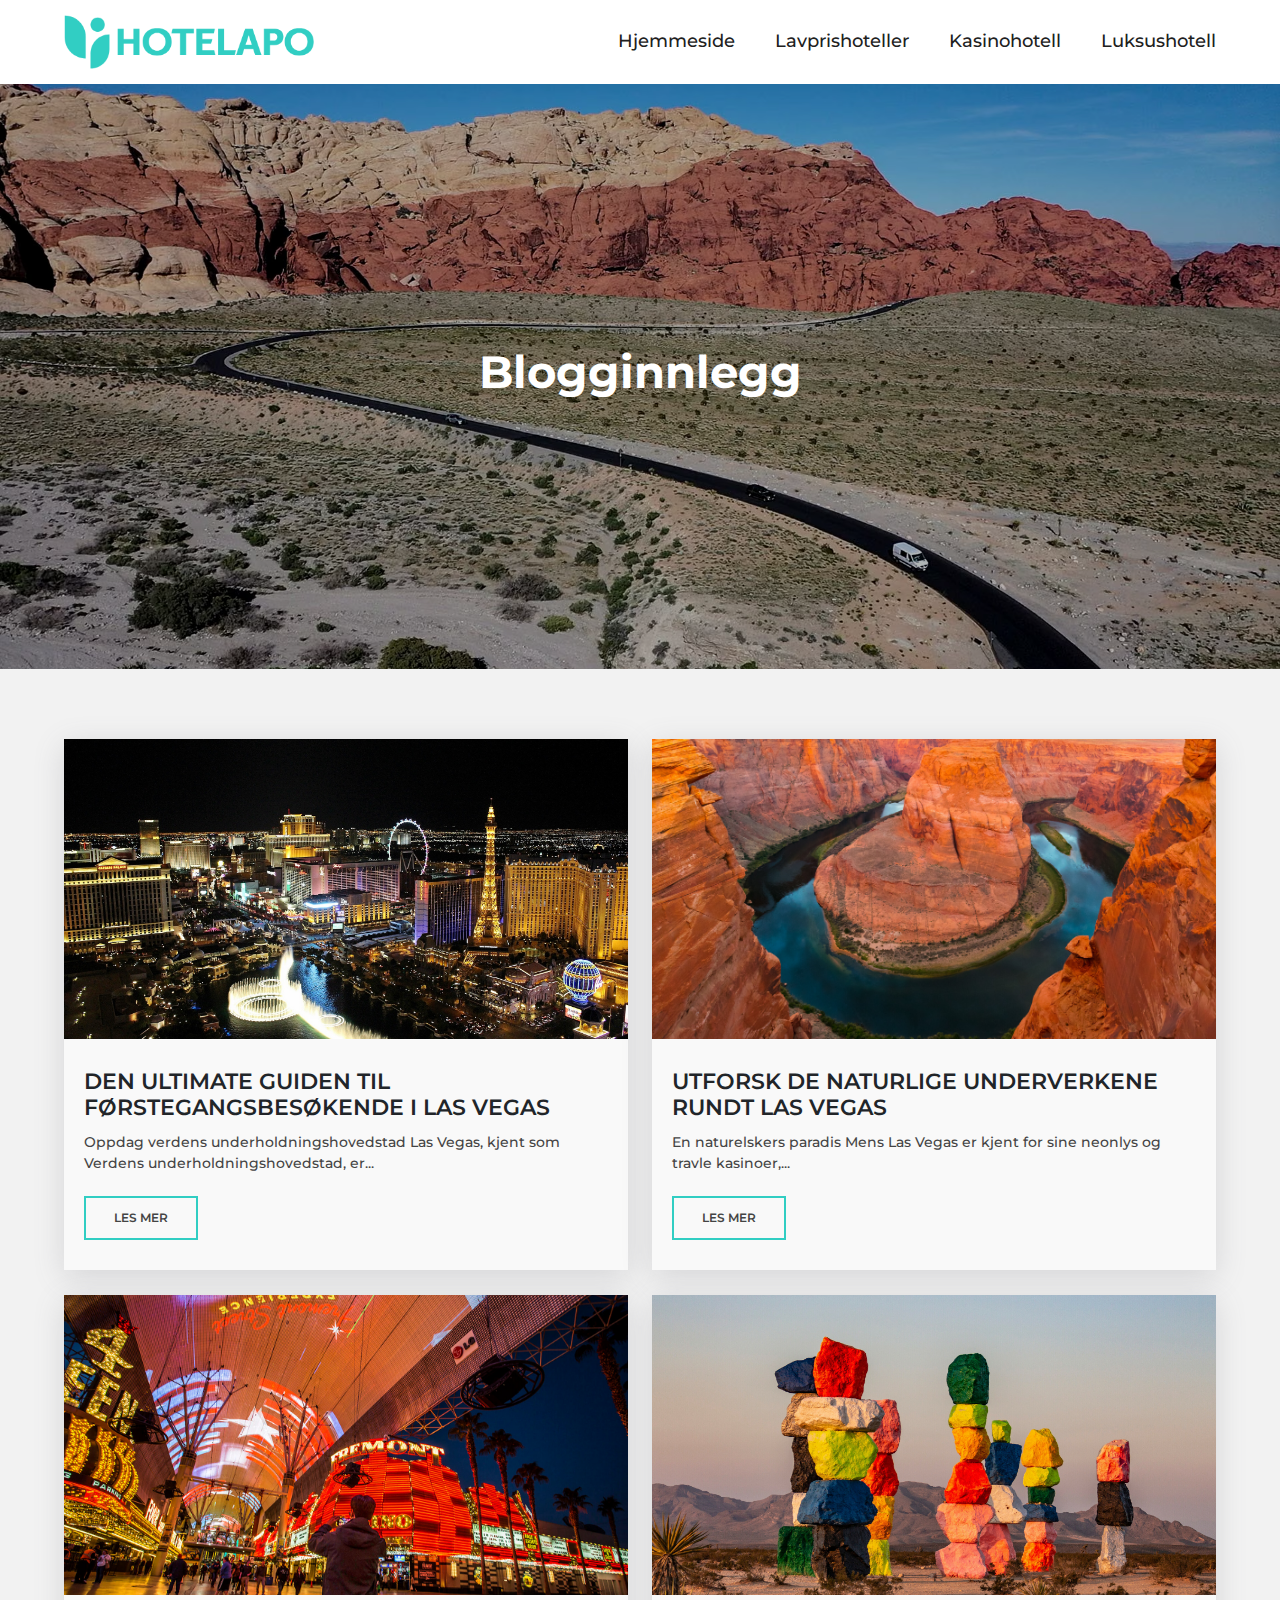
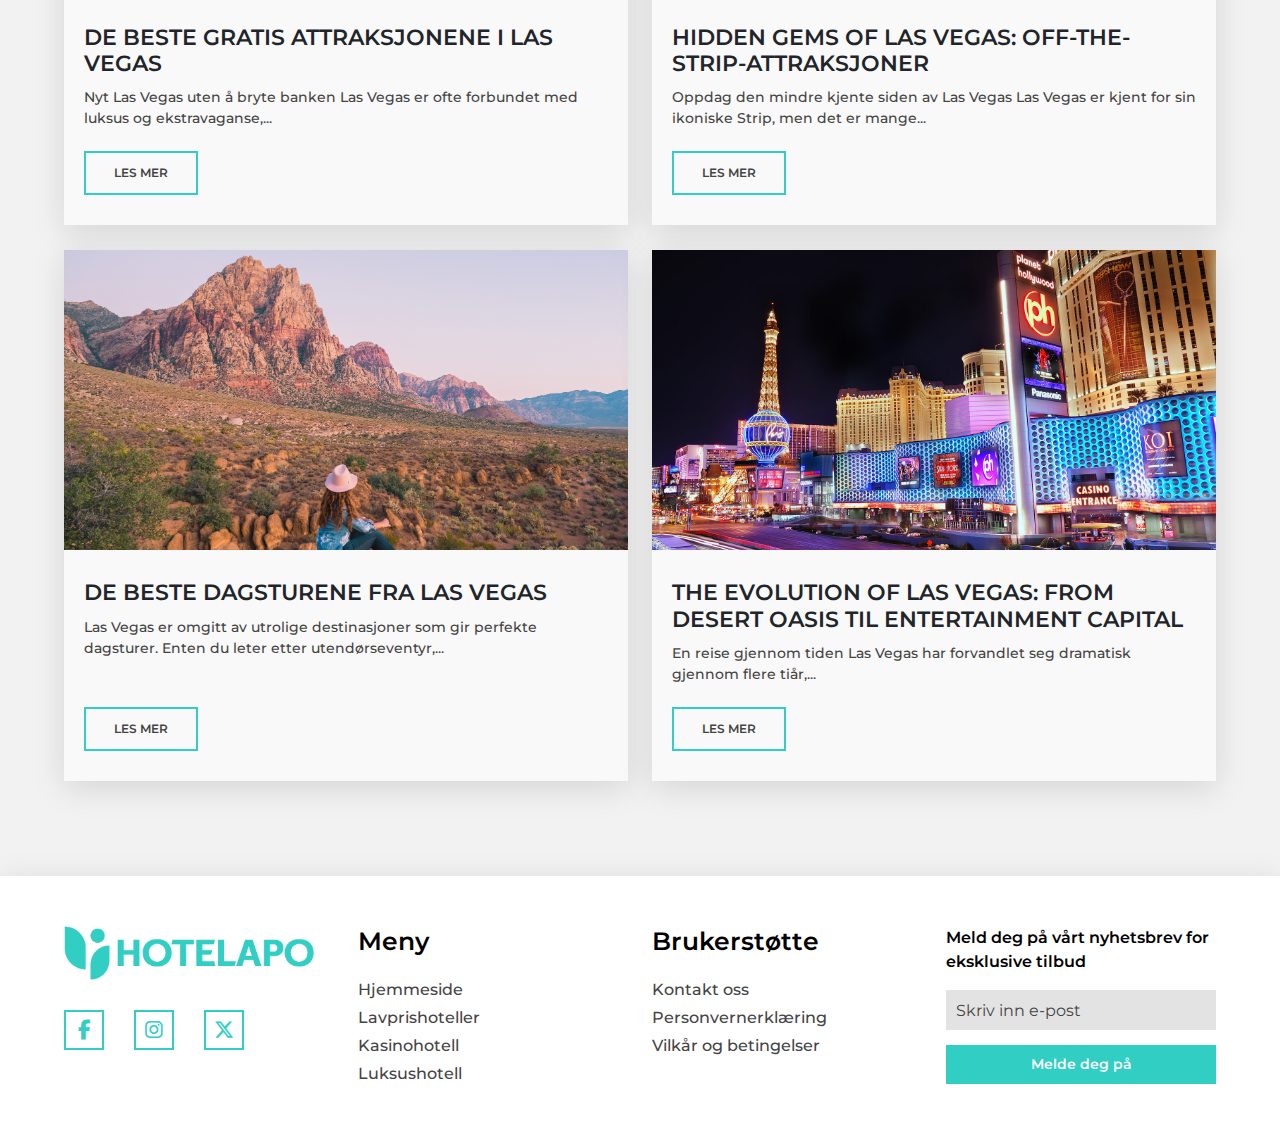
==== blog.html @ 47a6fcb2 "done" ====
<!DOCTYPE html>
<html lang="en">
<head>
    <meta charset="UTF-8">
    <meta name="viewport" content="width=device-width, initial-scale=1.0">
    <link rel="stylesheet" href="assets/css/bootstrap.min.css">
    <link rel="stylesheet" href="https://cdnjs.cloudflare.com/ajax/libs/font-awesome/6.5.2/css/all.min.css">
    <link rel="icon" href="assets/images/fav.png">
    <link rel="stylesheet" href="assets/css/style.css">
    <link rel="stylesheet" href="assets/css/media.css">
    <title>Blogginnlegg</title>

</head>
<body>
   

    <div class="site-header">
        <div class="container">
            <nav>
                <div class="site-logo">
                    <a href="index.html">
                        <img src="assets/images/logo.png" alt="">
                    </a>
                </div>
                <div class="main-nav">
                    <ul>
                        <li>
                            <a href="index.html">
                                Hjemmeside
                            </a>
                        </li>
                        <li>
                            <a href="lavprishoteller.html">
                                Lavprishoteller
                            </a>
                        </li>
                        <li>
                            <a href="kasinohotell.html">
                                Kasinohotell
                            </a>
                        </li>
                        <li>
                            <a href="luksushotell.html">
                                Luksushotell
                            </a>
                        </li>
                    </ul>
                    <div class="close">
                        <i class="fa-solid fa-x"></i>
                    </div>
                </div>
                <div class="toggle">
                    <i class="fa-solid fa-bars"></i>
                </div>
            </nav>
        </div>
    </div>

    <div class="site-banner sub-banner" style="background-image: url(./assets/images/blog-banner.avif);">
        <div class="banner-wrap">
            <div class="banner-text">
                <h1>
                    Blogginnlegg
                </h1>
             
            </div>
        </div>
    </div>


  





    <div class="bolg-sec ">
        <div class="container">
            <div class="row">
                <div class="col-md-6">
                    <div class="blog-wrap">
                        <div class="blog-img">
                            <a href="den-ultimate-guiden-til-førstegangsbesøkende-i-las-vegas.html">
                                <img src="assets/images/blog1.jpg" alt="">
                            </a>
                        </div>
                        <div class="blog-text-wrap">
                            <div class="blog-text">
                                <h3>
                                    Den ultimate guiden til førstegangsbesøkende i Las Vegas
                                </h3>
                                <p>
                                    Oppdag verdens underholdningshovedstad
                                    Las Vegas, kjent som Verdens underholdningshovedstad, er...
                                </p>
                            </div>
                            <div class="read-more">
                                <a href="den-ultimate-guiden-til-førstegangsbesøkende-i-las-vegas.html">
                                   Les mer
                                </a>
                            </div>
                        </div>
                    </div>
                </div>

                <div class="col-md-6">
                    <div class="blog-wrap">
                        <div class="blog-img">
                            <a href="utforsk-de-naturlige-underverkene-rundt-las-vegas.html">
                                <img src="assets/images/blog2.jpg" alt="">
                            </a>
                        </div>
                        <div class="blog-text-wrap">
                            <div class="blog-text">
                                <h3>
                                    Utforsk de naturlige underverkene rundt Las Vegas
                                </h3>
                                <p>
                                    En naturelskers paradis

                                    Mens Las Vegas er kjent for sine neonlys og travle kasinoer,...
                                </p>
                            </div>
                            <div class="read-more">
                                <a href="utforsk-de-naturlige-underverkene-rundt-las-vegas.html">
                                   Les mer
                                </a>
                            </div>
                        </div>
                    </div>
                </div>

                <div class="col-md-6">
                    <div class="blog-wrap">
                        <div class="blog-img">
                            <a href="de-beste-gratis-attraksjonene-i-las-vegas.html">
                                <img src="assets/images/blog3.jpg" alt="">
                            </a>
                        </div>
                        <div class="blog-text-wrap">
                            <div class="blog-text">
                                <h3>
                                    De beste gratis attraksjonene i Las Vegas
                                </h3>
                                <p>
                                    Nyt Las Vegas uten å bryte banken
                                    Las Vegas er ofte forbundet med luksus og ekstravaganse,...
                                </p>
                            </div>
                            <div class="read-more">
                                <a href="de-beste-gratis-attraksjonene-i-las-vegas.html">
                                   Les mer
                                </a>
                            </div>
                        </div>
                    </div>
                </div>





                <div class="col-md-6">
                    <div class="blog-wrap">
                        <div class="blog-img">
                            <a href="hidden-gems-of-las-vegas-off-the-strip-attraksjoner.html">
                                <img src="assets/images/blog4.jpg" alt="">
                            </a>
                        </div>
                        <div class="blog-text-wrap">
                            <div class="blog-text">
                                <h3>
                                    Hidden Gems of Las Vegas: Off-the-Strip-attraksjoner
                                </h3>
                                <p>
                                    Oppdag den mindre kjente siden av Las Vegas
                                    Las Vegas er kjent for sin ikoniske Strip, men det er mange...
                                </p>
                            </div>
                            <div class="read-more">
                                <a href="hidden-gems-of-las-vegas-off-the-strip-attraksjoner.html">
                                   Les mer
                                </a>
                            </div>
                        </div>
                    </div>
                </div>

                <div class="col-md-6">
                    <div class="blog-wrap">
                        <div class="blog-img">
                            <a href="de-beste-dagsturene-fra-las-vegas.html">
                                <img src="assets/images/blog5.png" alt="">
                            </a>
                        </div>
                        <div class="blog-text-wrap">
                            <div class="blog-text">
                                <h3>
                                    De beste dagsturene fra Las Vegas
                                </h3>
                                <p>
                                    Las Vegas er omgitt av utrolige destinasjoner som gir perfekte dagsturer. Enten du leter etter
                                    utendørseventyr,...
                                </p>
                            </div>
                            <div class="read-more">
                                <a href="de-beste-dagsturene-fra-las-vegas.html">
                                   Les mer
                                </a>
                            </div>
                        </div>
                    </div>
                </div>

                <div class="col-md-6">
                    <div class="blog-wrap">
                        <div class="blog-img">
                            <a href="the-evolution-of-las-vegas-from-desert-oasis-til-entertainment-capital.html">
                                <img src="assets/images/blog6.jpg" alt="">
                            </a>
                        </div>
                        <div class="blog-text-wrap">
                            <div class="blog-text">
                                <h3>
                                    The Evolution of Las Vegas: From Desert Oasis til Entertainment Capital
                                </h3>
                                <p>
                                    En reise gjennom tiden
                                    Las Vegas har forvandlet seg dramatisk gjennom flere tiår,...
                                </p>
                            </div>
                            <div class="read-more">
                                <a href="the-evolution-of-las-vegas-from-desert-oasis-til-entertainment-capital.html">
                                   Les mer
                                </a>
                            </div>
                        </div>
                    </div>
                </div>



            </div>
        </div>
    </div>

  


    <div class="site-footer ptb-50">
        <div class="container">
            <div class="row">
                <div class="col-md-3">
                    <div class="footer-logo">
                        <a href="index.html">
                            <img src="assets/images/logo.png" alt="">
                        </a>
                    </div>
                    <div class="social-links">
                        <ul>
                            <li>
                                <a href="#">
                                    <i class="fa-brands fa-facebook-f"></i>
                                </a>
                            </li>
                            <li>
                                <a href="#">
                                    <i class="fa-brands fa-instagram"></i>
                                </a>
                            </li>
                            <li>
                                <a href="#">
                                    <i class="fa-brands fa-x-twitter"></i>
                                </a>
                            </li>
                        </ul>
                    </div>
                </div>
                <div class="col-md-3">
                    <div class="footer-heading">
                        <h3>
                            Meny
                        </h3>
                    </div>
                    <div class="footer-links">
                        <ul>
                            <li>
                                <a href="index.html">
                                    Hjemmeside
                                </a>
                            </li>
                            <li>
                                <a href="lavprishoteller.html">
                                    Lavprishoteller
                                </a>
                            </li>
                            <li>
                                <a href="kasinohotell.html">
                                    Kasinohotell
                                </a>
                            </li>
                            <li>
                                <a href="luksushotell.html">
                                    Luksushotell
                                </a>
                            </li>
                        </ul>
                    </div>
                </div>
                <div class="col-md-3">
                    <div class="footer-heading">
                        <h3>
                            Brukerstøtte
                        </h3>
                    </div>
                    <div class="footer-links">
                        <ul>
                            <li>
                                <a href="mailto:info@hotelapo.com">
                                    Kontakt oss
                                </a>
                            </li>
                            <li>
                                <a href="privacy-policy.html">
                                    Personvernerklæring
                                </a>
                            </li>
                            <li>
                                <a href="term-and-condition.html">
                                    Vilkår og betingelser
                                </a>
                            </li>
                          
                        </ul>
                    </div>
                </div>
                <div class="col-md-3">
                    <div class="news-letter">
                        <p>
                            Meld deg på vårt nyhetsbrev for eksklusive tilbud
                        </p>
                        <form >
                            <input type="email" placeholder="Skriv inn e-post">
                            <button>Melde deg på</button>
                        </form>
                    </div>
                </div>
            </div>
        </div>
    </div>


     <script src="assets/js/jquery-3.7.1.min.js"></script>
     <script src="assets/js/bootstrap.bundle.min.js"></script>
     <script src="assets/js/custom.js"></script>

     <!-- <script>
        $('.contless-button').click(function() {
    $(this).prev('.moretextt').slideToggle();
    
    if ($(this).html().includes('Veja mais')) {
      $(this).html('Veja menos <i class="fas fa-angle-up"></i>');
    } else {
      $(this).html('Veja mais <i class="fas fa-angle-down"></i>');
    }
  });
     </script> -->
 
</body>
</html>
---- assets/css/style.css ----
@import url('https://fonts.googleapis.com/css2?family=Montserrat:ital,wght@0,100..900;1,100..900&display=swap');
html{
    font-size: 16px;
}
* {
    margin: 0;
    padding: 0;
    box-sizing: border-box;
}

body {
    margin: 0;
    padding: 0;
    font-family: "Montserrat", sans-serif;
}

ul {
    list-style: none;
    padding-left: 0;
    margin-bottom: 0
}

a {
    text-decoration: none
}

img {
    max-width: 100%;
}

.container {
    max-width: 1300px;
    padding: 0 5%;

}

.ptb-70 {
    padding: 70px 0
}

.ptb-50 {
    padding: 50px 0
}

.pt-50 {
    padding-top: 50px;
}

.pb-50 {
    padding-bottom: 50px;
}

.ptb-30 {
    padding: 30px 0
}


/* header css start  */
.site-header {
    box-shadow: rgba(100, 100, 111, 0.2) 0px 7px 29px 0px;
    padding: 15px 0;
}
.fixed-header {
    position: fixed;
    z-index: 99;
    background-color: #fff;
    width: 100%;
}

.site-logo img {
    max-width: 250px;
}

.main-nav ul li a {
    font-size: 1.125rem;
    font-weight: 500;
    color: #202020;
    position: relative;
    transition: all 0.3s linear;
}

.main-nav ul li a::before {
    content: '';
    position: absolute;
    bottom: -7px;
    left: 0;
    width: 0%;
    height: 1px;
    background-color: #31cec3;
    transition: all 0.3s linear;

}

.main-nav ul li a:hover::before,
.main-nav ul li a.active::before {
    width: 100%;
}

.main-nav ul li a:hover,
.main-nav ul li a.active {
    color: #31cec3;
}

.main-nav ul {
    display: flex;
    align-items: center;
    gap: 40px;
}

nav {
    display: flex;
    align-items: center;
    justify-content: space-between;
}
.toggle, .close{
    display: none;
}
/* header css end */

/* banner section css start */
.site-banner {
    background-image: url(../images/banner.jpg);
    background-position: center;
    background-repeat: no-repeat;
    background-size: cover;
    height: 80vh;
    position: relative;
}

.site-banner::before,
.link-card a::before {
    content: '';
    position: absolute;
    top: 0;
    left: 0;
    height: 100%;
    width: 100%;
    background-color: #00000047;
}

.banner-wrap {
    height: 100%;
    width: 100%;
    display: flex;
    justify-content: center;
    align-items: center;
    position: relative;
}

.banner-text h1 {
    color: #fff;
    font-size: 3.75rem;
    font-weight: 700;
    text-align: center;
}

.banner-text p {
    font-size: 1.25rem;
    color: #fff;
    text-align: center;
    margin-bottom: 0;
    font-weight: 500;
}

.top-text p {
    font-size: 1.125rem;
    text-align: center;
    color: #444;
}

/* banner section css end */

/* link card section css start */
.link-card {
    background-image: url(../images/banner.jpg);
    background-position: center;
    background-repeat: no-repeat;
    background-size: cover;
    height: 500px;

}

.link-card a {
    height: 100%;
    width: 100%;
    display: flex;
    align-items: center;
    justify-content: center;
    position: relative;
    overflow: hidden;
}



/* Circle */

.link-card a::after {
	position: absolute;
	top: 50%;
	left: 50%;
	z-index: 2;
	display: block;
	content: '';
	width: 0;
	height: 0;
	background: rgba(255,255,255,.2);
	-webkit-transform: translate(-50%, -50%);
	transform: translate(-50%, -50%);
	opacity: 0;
}
.link-card a:hover::after {
	animation: circle 1.3s;
	-webkit-animation: circle 1.3s;
}
@-webkit-keyframes circle {
	0% {
		opacity: 1;
	}
	40% {
		opacity: 1;
	}
	100% {
		width: 200%;
		height: 200%;
		opacity: 0;
	}
}
@keyframes circle {
	0% {
		opacity: 1;
	}
	40% {
		opacity: 1;
	}
	100% {
		width: 200%;
		height: 200%;
		opacity: 0;
	}
}



.link-card h3 {
    font-size: 1.875rem;
    color: #fff;
    font-weight: 700;
    margin-bottom: 0;
    position: relative;
}

/* link card section css end */

/* blog card css start */
.blog-img {
    height: 300px;
    overflow: hidden;
}

.blog-wrap:hover img {
    transform: scale(1.2);
}

.blog-img img {
    height: 100%;
    width: 100%;
    object-fit: cover;
    transition: all 0.3s linear;
}

.blog-wrap {
    background-color: #f9f9f9;
    box-shadow: rgba(100, 100, 111, 0.2) 0px 7px 29px 0px;
    height: 100%;
    position: relative;
    transition: all 0.3s linear;

}
.blog-wrap:hover{
    box-shadow: rgba(0, 0, 0, 0.35) 0px 5px 15px;

}

.blog-text h3 {
    font-size: 1.375rem;
    font-weight: 600;
    text-transform: uppercase;
    margin-bottom: 10px;
}

.blog-text p {
    font-size: 0.875rem;
    color: #444;
    font-weight: 500;
}

.read-more {
    margin-top: 30px;
}

.read-more a {
    border: 2px solid #31cec3;
    color: #444;
    display: inline-block;
    font-weight: 600;
    font-size: 0.75rem;
    line-height: 24px;
    padding: 8px 28px;
    text-transform: uppercase;
    text-decoration: none;
    transition: all 1s ease 0s;
}

.read-more a:hover {
    background-color: #31cec3;
    color: #fff;
}

.blog-text-wrap {
    padding: 30px 20px 80px;
}

.blog-wrap .read-more {
    position: absolute;
    bottom: 30px;
}

.bolg-sec {
    background-color: #f2f2f2;
    padding: 70px 0;
}

.bolg-sec .col-md-6 {
    margin-bottom: 25px;
}

/* blog card css end */
/* disclaimer section css start */
.disclaimer-sec h3 {
    font-size: 1.5625rem;
    color: #000;
    font-weight: 600;
    margin-bottom: 10px;
}

.disclaimer-sec p {
    font-size: 0.875rem;
    margin-bottom: 10px;
    color: #444;
}

/* disclaimer section css end */
/* footer section css start */
.site-footer {
    box-shadow: rgba(100, 100, 111, 0.2) 0px 7px 29px 0px;
}

.footer-logo img {
    max-width: 250px;
}

.social-links ul li a {
    display: flex;
    justify-content: center;
    align-items: center;
    height: 40px;
    width: 40px;
    border: 2px solid #31cec3;
    padding: 5px;
    font-size: 1.25rem;
    color: #31cec3;
    transition: all 0.3s linear;


}

.social-links ul li a:hover {
    background-color: #31cec3;
    color: #fff;
}

.social-links ul {
    display: flex;
    gap: 30px;
    align-items: center;
}

.footer-logo {
    margin-bottom: 30px;
}

.footer-heading {
    margin-bottom: 20px;
}

.footer-heading h3 {
    font-size: 1.5625rem;
    font-weight: 600;
    color: #000;
    line-height: normal;
}

.footer-links ul li a {
    font-size: 1rem;
    color: #444;
    font-weight: 500;
}

.footer-links ul li a:hover {
    color: #31cec3;
}

.footer-links ul li {
    padding: 2px 0;
}

.news-letter p {
    color: #000;
    font-weight: 600;
    font-size: 1rem;

}

.news-letter input {
    width: 100%;
    height: 40px;
    border: none;
    background-color: #44444426;
    padding: 10px;
}

.news-letter input::placeholder {
    color: #444;
}

.news-letter button {
    width: 100%;
    display: flex;
    align-items: center;
    justify-content: center;
    background-color: #31cec3;
    border: 2px solid #31cec3;
    margin-top: 15px;
    padding: 7px;
    font-size: 0.875rem;
    font-weight: 600;
    color: #ffffff;
    transition: all 0.3s linear;

}

.news-letter button:hover {
    background-color: transparent;
    color: #000;
}

/* footer section end */

/* sub pages css start */
.sub-banner {
    height: 65vh;
}

.sub-banner .banner-text h1 {
    font-size: 2.8125rem;
}

.sub-banner .banner-text p {
    font-size: 1.125rem;
}

.moretext,
.moretextt {
    display: none;
}

a.moreless-button {
    border: 2px solid #31cec3;
    color: #444;
    display: inline-block;
    font-weight: 600;
    font-size: 0.75rem;
    line-height: 24px;
    padding: 8px 28px;
    text-transform: uppercase;
    text-decoration: none;
    transition: all 1s ease 0s;
}

.more-btn {
    text-align: center;
}

a.moreless-button:hover {
    background-color: #31cec3;
    color: #fff;
}

.site-heading h2 {
    text-align: center;
    font-size: 2.1875rem;
    padding: 0 30px;
    font-weight: 500;
    text-transform: uppercase;
    padding-bottom: 30px;
    line-height: 1.1;
    background-image: url(../images/section-seprator.png);
    background-repeat: no-repeat;
    background-position: center bottom;
}

.hote-img {
    height: 350px;
    overflow: hidden;
}
.hote-img:hover img{
    transform: scale(1.2);
}
.hote-img img {
    height: 100%;
    width: 100%;
    object-fit: cover;
    transition: all 0.3s linear;
}

.hotel-text h3 {
    font-size: 1.5625rem;
    font-weight: 700;
    margin-bottom: 10px;
    line-height: 1.1;
    color: #000;
}

.hotel-text p {
    font-size: 0.875rem;
    color: #000;
}

.hotel-text ul {
    list-style: disc;
    padding-left: 20px;
    margin: 10px;
}

.hotel-text ul li {
    font-size: 0.875rem;
    font-weight: 500;
    color: #000;
    padding: 1px 0;
}

.hotel-wrap {
    background-color: #f2f2f2;
    height: 100%;
    position: relative;
}

.hotel-text {
    padding: 20px 20px 80px;
}

.price p {
    margin-bottom: 0;
    color: #31cec3;
    font-weight: 500;
}

.read-vist-btn {
    display: flex;
    gap: 10px;
    align-items: center;
    position: absolute;
    bottom: 20px;
}

.read-vist-btn .read-more {
    margin-top: 10px;
}

.site-heading {
    margin-bottom: 50px;
}

.hotel-main .col-md-6,
.hotel-main .col-md-12 {
    margin-bottom: 25px;
}

/* sub pages css end */

/* blog detail page css start */
.sub-banner.blog-dtl-bnr .banner-text h1 {
    font-size: 2.1875rem;
    max-width: 650px;
}

.sub-banner.blog-dtl-bnr {
    height: 45vh;
}

.detail-wrap h4 {
    font-size: 1.375rem;
    font-weight: 600;
    color: #000;
    margin-bottom: 10px;
}

.detail-wrap p {
    font-size: 0.875rem;
    margin-bottom: 10px;
    color: #444;
}

.detail-wrap p strong {
    color: #000;
}

.detail-wrap {
    margin: 20px 0;
}

.detail-text {
    box-shadow: rgba(100, 100, 111, 0.2) 0px 7px 29px 0px;
    padding: 25px;
}

.detail-right {
    box-shadow: rgba(100, 100, 111, 0.2) 0px 7px 29px 0px;
    padding: 20px;
}

.popular-wrap {
    display: flex;
    justify-content: space-between;
    gap: 10px;
    padding: 15px 0;
    border-bottom: 1px solid #eee;
    margin-bottom: 15px;
}

.popular-img {
    width: 30%;
}

.popular-img img {
    height: 100%;
    width: 100%;
    object-fit: cover;
}

.popular-text {
    width: 70%;
}

.popular-text h5 a {
    font-size: 0.9375rem;
    line-height: 1.1;
    color: #000;
    font-weight: 600;
}

.popular-heading h3 {
    font-size:1.375rem;
    font-weight: 600;
    color: #000;
    margin-bottom: 10px;
}

/* blog detail page css end */
---- assets/css/media.css ----
@media(max-width:1200px){
    html{
        font-size: 15px;
    }
    .site-banner {
        height: 65vh;
    }
    .banner-text h1 {
        font-size: 3.5rem;
    }
    .link-card {
        height: 400px;
    }
    .blog-img {
        height: 250px;
    }
    .blog-text-wrap {
        padding: 30px 10px 80px;
    }
    .blog-text h3 {
        font-size: 1.175rem;
    }
    .footer-logo img {
        max-width: 200px;
    }
    .social-links ul {
        gap: 20px;
    }
    .main-nav ul {
        gap: 30px;
    }
    .site-logo img {
        max-width: 200px;
    }
    .sub-banner {
        height: 50vh;
    }
    .sub-banner .banner-text h1 {
        font-size: 2.7rem;
    }
    .site-heading h2 {
        font-size: 2rem;
    }
}

@media(max-width:992px){
    html{
        font-size: 14px;
    }
    .toggle {
        font-size: 1.5625rem;
        color: #000;
        line-height: normal;
        display: block;
    }
    .main-nav ul {
        gap: 15px;
        flex-direction: column;
    }
    .main-nav {
        position: fixed;
        bottom: 0;
        width: 100%;
        height: 100vh;
        background: #fff;
        z-index: 99;
        left: 0;
        padding: 80px 0;
        transform: translateY(100%);
        transition: all 0.3s linear;
  
}
    .close{
        display: block;
    }
    .close {
        display: block;
        position: absolute;
        top: 15px;
        left: 50%;
        transform: translateX(-50%);
        font-size: 25px;
        color: #000;
    }
    .menuToggle .main-nav {
        transform: translateY(-0%);
    }
    .site-heading {
        margin-bottom: 30px;
    }
    .sub-banner.blog-dtl-bnr {
        height: 35vh;
    }
}

@media(max-width:900px){
    .site-banner {
        height: 55vh;
    }
    .link-wrap .row {
        flex-direction: column;
    }
    .link-wrap .col-md-4, .bolg-sec .col-md-4 {
        width: 100%;
        margin-bottom: 25px;
    }
    .site-footer .row {
        flex-direction: column;
    }
    .site-footer .col-md-3 {
        width: 100%;
        margin-bottom: 30px;
    }
    .footer-logo {
        margin-bottom: 20px;
    }
    .footer-heading {
        margin-bottom: 10px;
    }
    .link-card {
        height: 350px;
    }
    .hotel-main .col-md-6 {
        width: 100%;
    }
    .hotel-main .row{
        flex-direction: column;
    }
    .detail-main .col-md-8, .detail-main .col-md-4 {
        width: 100%;
    }
    .detail-main .col-md-4 {
        margin-top: 30px;
    }
    .popular-text {
        width: 30%;
    }
    .popular-wrap {
        justify-content: flex-start;
    }
    .popular-img {
        width: 30%;
        height: 110px;
    }
}

@media(max-width:767px){
    .site-banner {
        height: 50vh;
    }
    .banner-text h1 {
        font-size: 3.2rem;
    }
    .link-card {
        height: 300px;
    }
    .hote-img {
        height: 300px;
    }
    .hotel-text h3 {
        font-size: 1.4rem;
    }
    .detail-wrap h4 {
        word-break: break-all;
    }
}
@media(max-width:375px){
    .site-logo img {
        max-width: 150px;
    }
    .banner-text h1 {
        font-size: 3rem;
        word-break: break-all;
    }
    .banner-text p {
        word-break: break-all;
        padding: 0 20px;
    }
    .ptb-50 {
        padding: 30px 0;
    }
    .site-heading h2 {
        font-size: 1.8rem;
        word-wrap: break-word;
        padding: 0 10px;
        padding-bottom: 30px;
    }
    .read-more a {
        padding: 8px 20px;
    }
    .site-banner {
        height: 40vh;
    }
    .hotel-text {
        padding: 20px 10px 80px;
    }
    .sub-banner.blog-dtl-bnr .banner-text h1 {
        padding: 0 20px;
    }
    .popular-text {
        width: 70%;
    }
    .popular-img {
        height: 90px;
    }
    .detail-text {
        padding: 20px;
    }
}
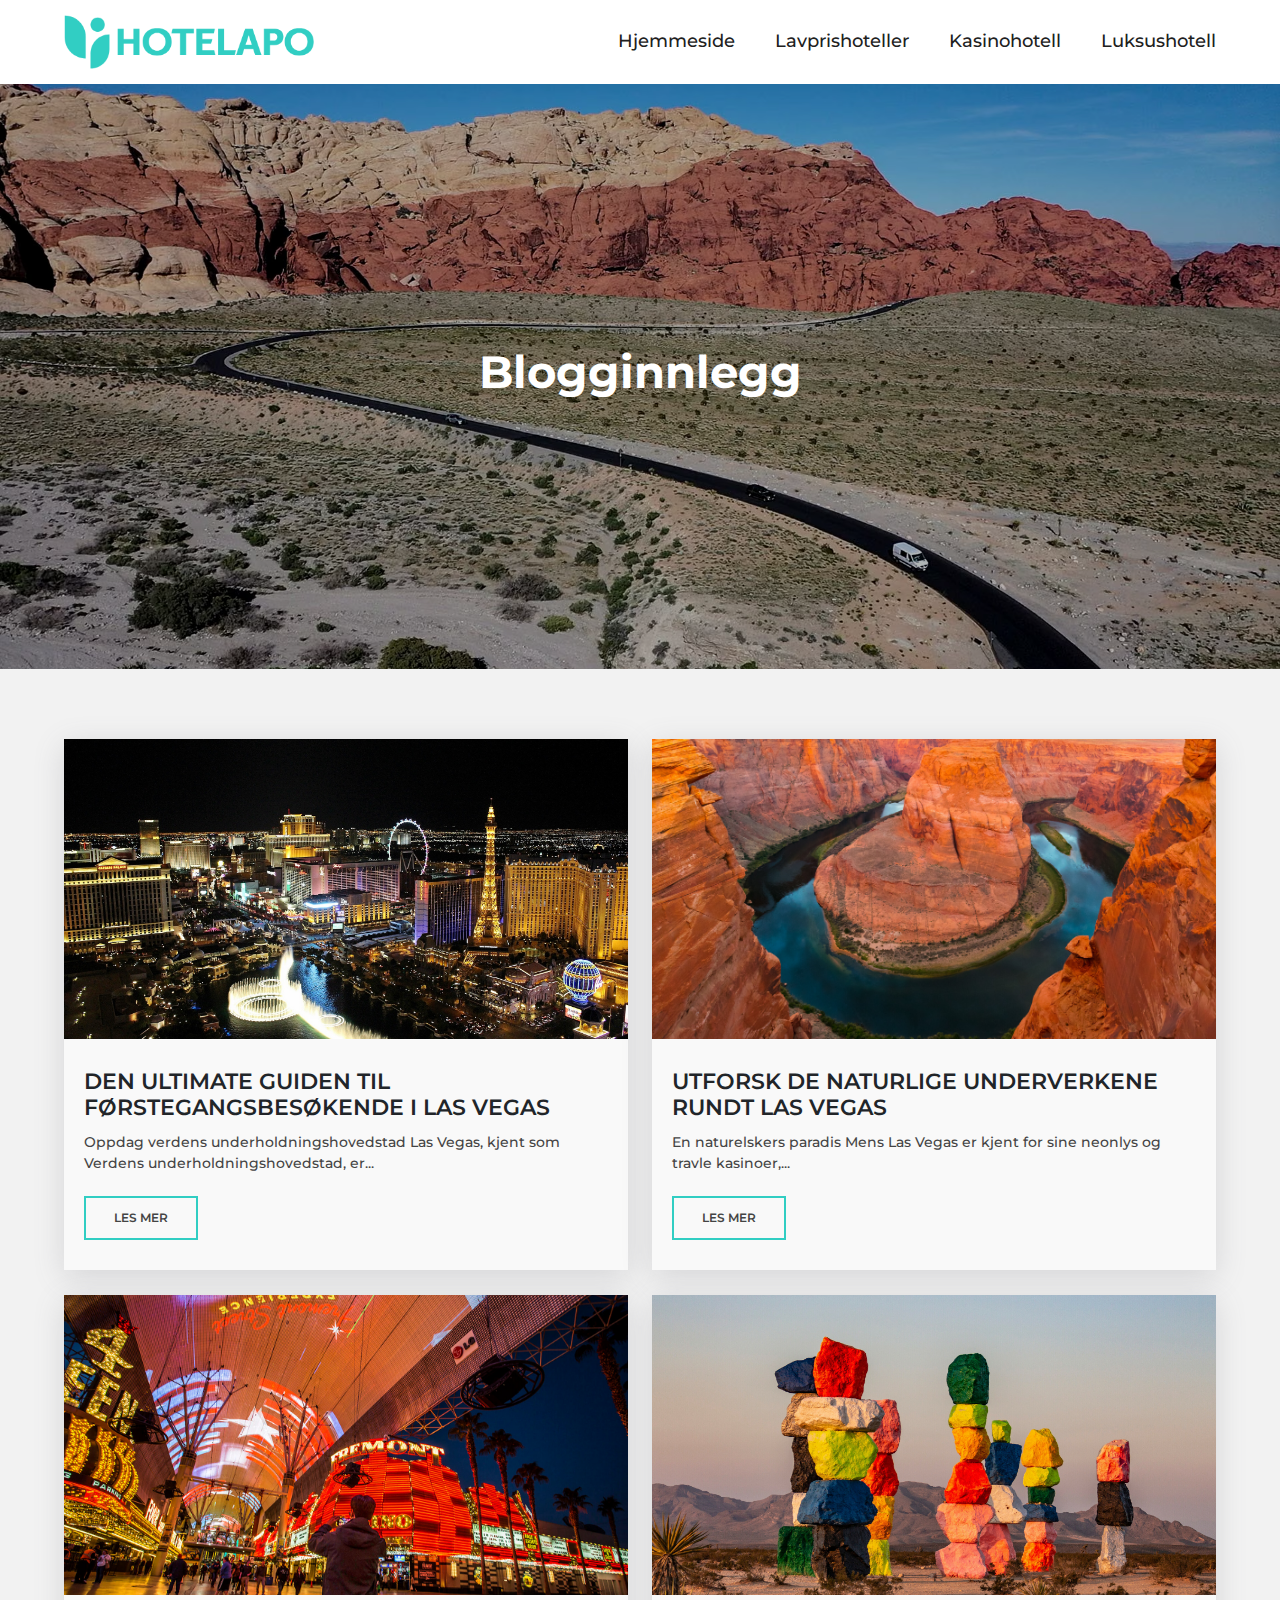
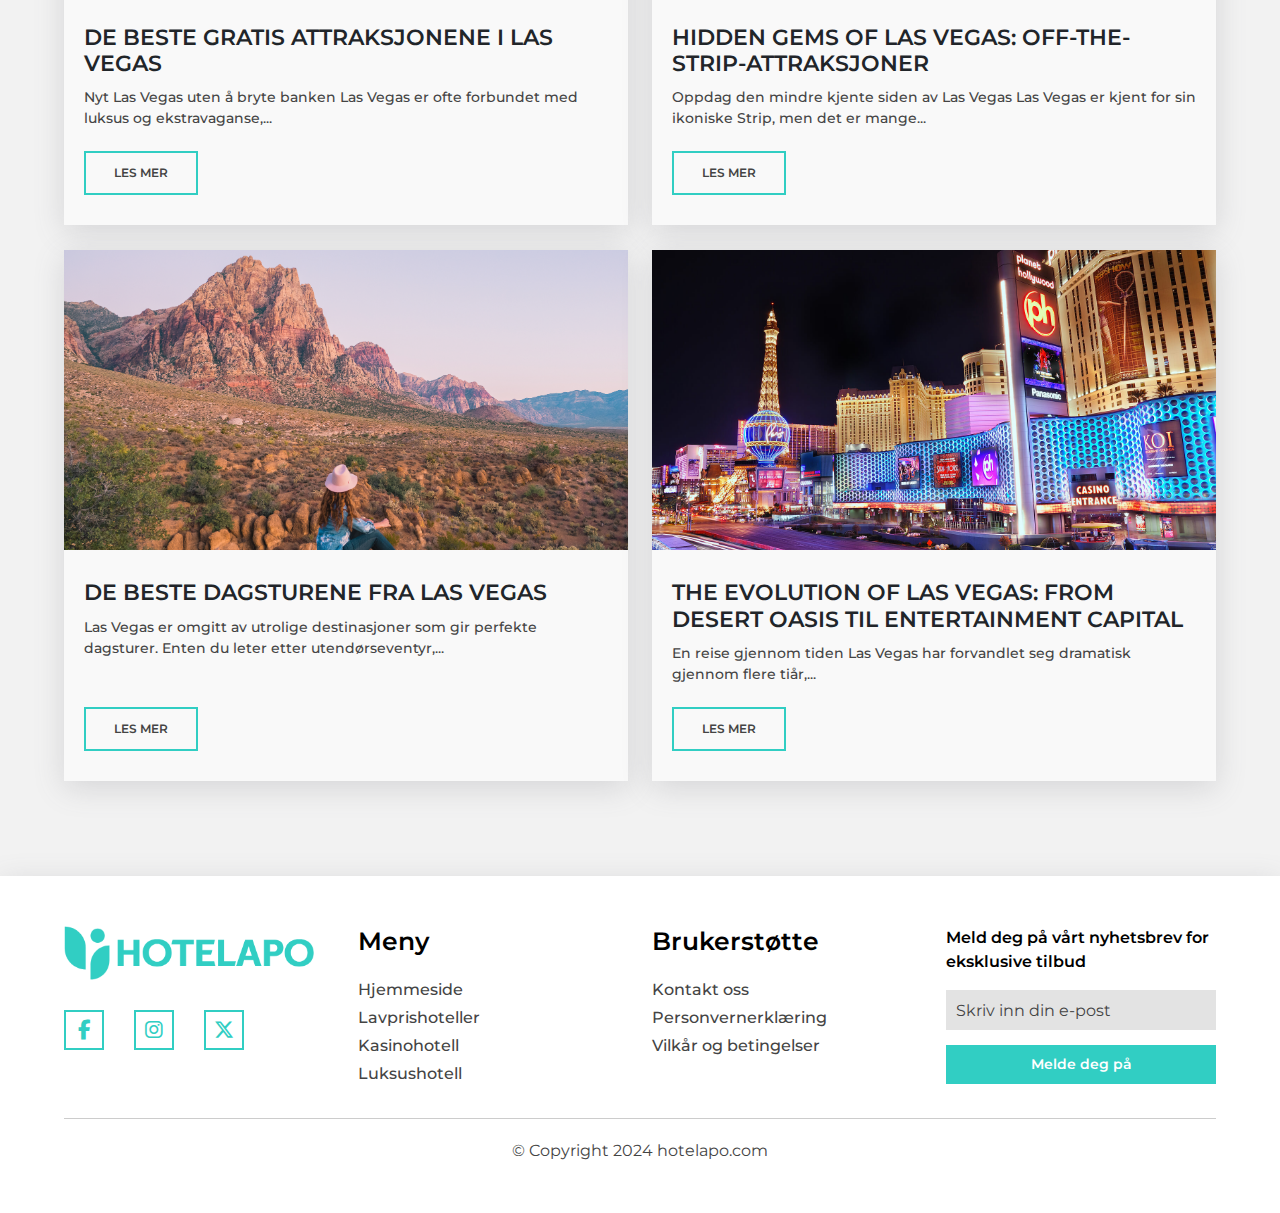
==== commit be5b67a6: "done" ====
--- a/blog.html
+++ b/blog.html
@@ -1,5 +1,5 @@
 <!DOCTYPE html>
-<html lang="en">
+<html lang="nn">
 <head>
     <meta charset="UTF-8">
     <meta name="viewport" content="width=device-width, initial-scale=1.0">
@@ -340,11 +340,16 @@
                             Meld deg på vårt nyhetsbrev for eksklusive tilbud
                         </p>
                         <form >
-                            <input type="email" placeholder="Skriv inn e-post">
+                            <input type="email" placeholder="Skriv inn din e-post">
                             <button>Melde deg på</button>
                         </form>
                     </div>
                 </div>
+            </div>
+            <div class="copy-right">
+                <p>
+                    © Copyright 2024 hotelapo.com
+                </p>
             </div>
         </div>
     </div>
--- a/assets/css/style.css
+++ b/assets/css/style.css
@@ -666,4 +666,39 @@
     margin-bottom: 10px;
 }
 
-/* blog detail page css end */+/* blog detail page css end */
+.privacy-wrap p{
+    font-size: 1rem;
+    margin-bottom: 10px;
+    color: #444;
+}
+.privacy-wrap p a{
+    font-weight: 500;
+    color: #000;
+}
+.privacy-wrap p strong{
+    color: #000;
+}
+.privacy-wrap ul{
+    list-style: disc;
+    padding-left: 20px;
+    margin: 10px 0;
+}
+.privacy-wrap ul li{
+    font-size: 1rem;
+    padding: 2px 0;
+}
+.privacy-wrap{
+    margin: 20px 0;
+}
+.copy-right {
+    border-top: 1px solid #ccc;
+    padding-top: 20px;
+    margin-top: 30px;
+    text-align: center;
+}
+.copy-right p{
+    font-size: 1rem;
+    margin-bottom: 0;
+    color: #444;
+}--- a/assets/css/media.css
+++ b/assets/css/media.css
@@ -48,7 +48,7 @@
         font-size: 14px;
     }
     .toggle {
-        font-size: 1.5625rem;
+        font-size: 1.8rem;
         color: #000;
         line-height: normal;
         display: block;
@@ -175,10 +175,9 @@
     .banner-text p {
         word-break: break-all;
         padding: 0 20px;
-    }
-    .ptb-50 {
-        padding: 30px 0;
-    }
+        font-size: 1.24rem;
+    }
+  
     .site-heading h2 {
         font-size: 1.8rem;
         word-wrap: break-word;
